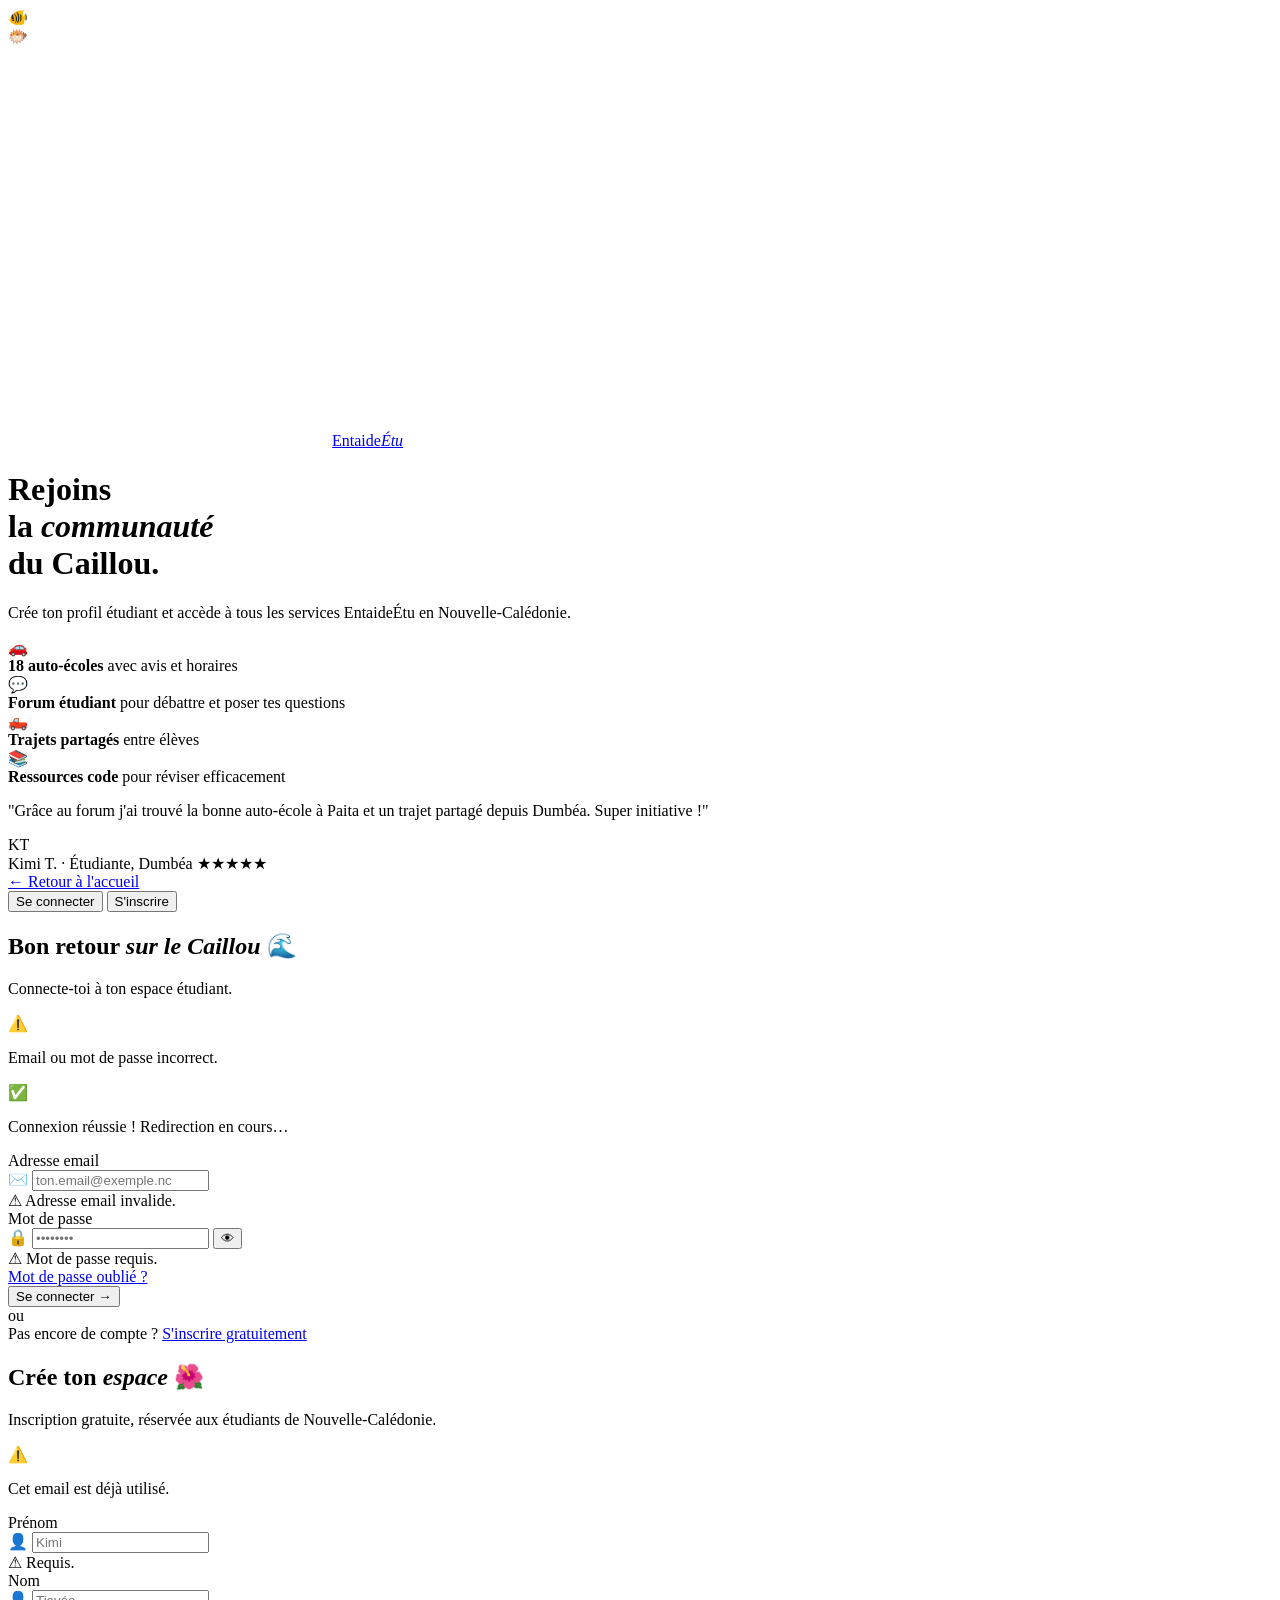
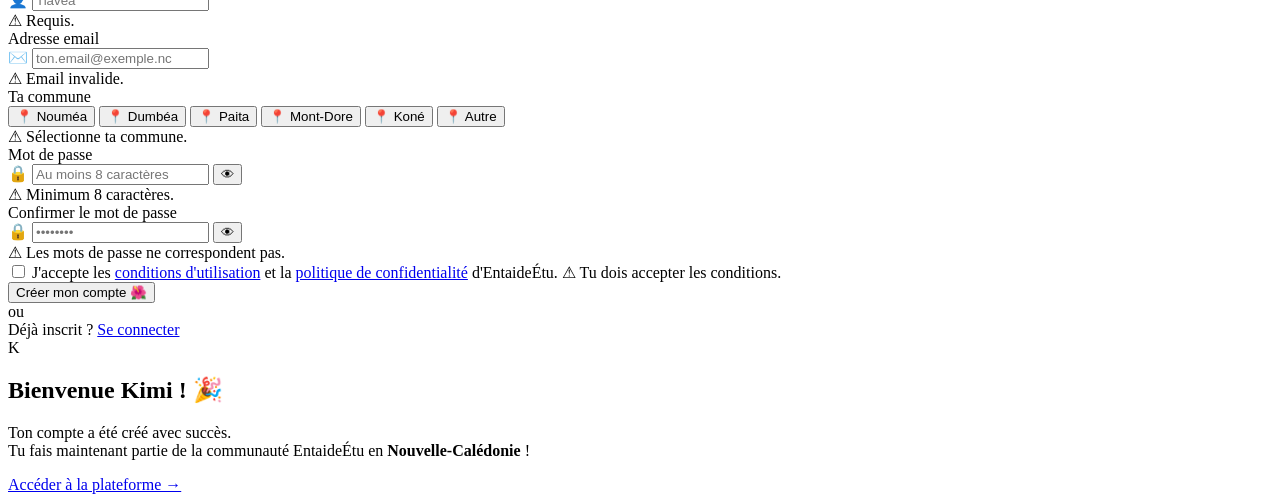
==== pages/auth.html @ 58f63620 "Add files via upload" ====
<!DOCTYPE html>
<html lang="fr">
<head>
<meta charset="UTF-8">
<meta name="viewport" content="width=device-width, initial-scale=1.0">
<title>Connexion / Inscription – EntaideÉtu</title>
<link href="https://fonts.googleapis.com/css2?family=Fraunces:ital,opsz,wght@0,9..144,300;0,9..144,700;0,9..144,900;1,9..144,700&family=Plus+Jakarta+Sans:wght@300;400;500;600;700&display=swap" rel="stylesheet">
<link rel="stylesheet" href="style-auth.css">


</style>
</head>
<body>

<div class="auth-layout">

  <!-- ── PANNEAU GAUCHE ─────────────────────────── -->
  <div class="panel-left">
    <div class="orb orb-1"></div>
    <div class="orb orb-2"></div>
    <div class="orb orb-3"></div>
    <div class="fish">🐠</div>
    <div class="fish">🐡</div>

    <!-- SVG décoratif corail -->
    <svg class="deco-coral" width="320" height="400" viewBox="0 0 320 400" fill="none" xmlns="http://www.w3.org/2000/svg">
      <path d="M160 380 Q140 300 120 250 Q100 200 80 180 Q60 160 80 140 Q100 120 120 150 Q140 180 160 160 Q180 140 200 150 Q220 160 240 140 Q260 120 240 180 Q220 200 200 250 Q180 300 160 380Z" fill="white"/>
      <path d="M80 380 Q70 320 60 280 Q50 240 40 220 Q30 200 45 185 Q60 170 75 195 Q90 220 80 380Z" fill="white"/>
      <path d="M240 380 Q250 320 260 280 Q270 240 280 220 Q290 200 275 185 Q260 170 245 195 Q230 220 240 380Z" fill="white"/>
    </svg>

    <a href="index.html" class="left-logo">Entaide<em>Étu</em></a>

    <h1 class="left-headline">
      Rejoins<br>
      la <em>communauté</em><br>
      <span class="coral">du Caillou.</span>
    </h1>
    <p class="left-sub">Crée ton profil étudiant et accède à tous les services EntaideÉtu en Nouvelle-Calédonie.</p>

    <div class="feat-list">
      <div class="feat-item">
        <div class="feat-icon">🚗</div>
        <div class="feat-text"><strong>18 auto-écoles</strong> avec avis et horaires</div>
      </div>
      <div class="feat-item">
        <div class="feat-icon">💬</div>
        <div class="feat-text"><strong>Forum étudiant</strong> pour débattre et poser tes questions</div>
      </div>
      <div class="feat-item">
        <div class="feat-icon">🛻</div>
        <div class="feat-text"><strong>Trajets partagés</strong> entre élèves</div>
      </div>
      <div class="feat-item">
        <div class="feat-icon">📚</div>
        <div class="feat-text"><strong>Ressources code</strong> pour réviser efficacement</div>
      </div>
    </div>

    <!-- Témoignage -->
    <div class="left-testimonial">
      <p class="testi-text">"Grâce au forum j'ai trouvé la bonne auto-école à Paita et un trajet partagé depuis Dumbéa. Super initiative !"</p>
      <div class="testi-author">
        <div class="testi-av">KT</div>
        <span class="testi-name">Kimi T. · Étudiante, Dumbéa</span>
        <span class="testi-stars">★★★★★</span>
      </div>
    </div>
  </div>

  <!-- ── PANNEAU DROIT ───────────────────────────── -->
  <div class="panel-right">

    <a href="index.html" class="back-link">
      ← Retour à l'accueil
    </a>

    <div class="form-wrap">

      <!-- Toggle -->
      <div class="form-toggle">
        <button class="toggle-btn active" id="btn-login"  onclick="showPanel('login')">Se connecter</button>
        <button class="toggle-btn"        id="btn-register" onclick="showPanel('register')">S'inscrire</button>
      </div>

      <!-- ══ FORMULAIRE CONNEXION ══ -->
      <div class="form-panel active" id="panel-login">
        <h2 class="form-title">Bon retour <em>sur le Caillou</em> 🌊</h2>
        <p class="form-sub">Connecte-toi à ton espace étudiant.</p>

        <div class="alert-box" id="login-alert">
          <span>⚠️</span>
          <p id="login-alert-msg">Email ou mot de passe incorrect.</p>
        </div>
        <div class="success-box" id="login-success">
          <span>✅</span>
          <p>Connexion réussie ! Redirection en cours…</p>
        </div>

        <div class="field-group">
          <div class="field">
            <label for="login-email">Adresse email</label>
            <div class="field-input-wrap">
              <span class="field-icon">✉️</span>
              <input type="email" id="login-email" placeholder="ton.email@exemple.nc" autocomplete="email">
            </div>
            <span class="field-error" id="login-email-err">⚠ Adresse email invalide.</span>
          </div>

          <div class="field">
            <label for="login-pw">Mot de passe</label>
            <div class="field-input-wrap">
              <span class="field-icon">🔒</span>
              <input type="password" id="login-pw" placeholder="••••••••" autocomplete="current-password">
              <button class="pw-toggle" type="button" onclick="togglePw('login-pw', this)" title="Afficher/masquer">👁</button>
            </div>
            <span class="field-error" id="login-pw-err">⚠ Mot de passe requis.</span>
          </div>

          <div class="forgot-link"><a href="#" onclick="showForgot(); return false">Mot de passe oublié ?</a></div>

          <button class="btn-submit" id="btn-login-submit" onclick="handleLogin()">
            <span class="btn-label">Se connecter →</span>
            <span class="spinner"></span>
          </button>
        </div>

        <div class="divider">ou</div>

        <div class="switch-link">Pas encore de compte ? <a href="#" onclick="showPanel('register'); return false">S'inscrire gratuitement</a></div>
      </div>

      <!-- ══ FORMULAIRE INSCRIPTION ══ -->
      <div class="form-panel" id="panel-register">

        <!-- Vue formulaire -->
        <div id="register-form-view">
          <h2 class="form-title">Crée ton <em>espace</em> 🌺</h2>
          <p class="form-sub">Inscription gratuite, réservée aux étudiants de Nouvelle-Calédonie.</p>

          <div class="alert-box" id="reg-alert">
            <span>⚠️</span>
            <p id="reg-alert-msg">Cet email est déjà utilisé.</p>
          </div>

          <div class="field-group">
            <!-- Prénom / Nom -->
            <div class="field-row">
              <div class="field">
                <label for="reg-prenom">Prénom</label>
                <div class="field-input-wrap">
                  <span class="field-icon">👤</span>
                  <input type="text" id="reg-prenom" placeholder="Kimi" maxlength="30" autocomplete="given-name">
                </div>
                <span class="field-error" id="reg-prenom-err">⚠ Requis.</span>
              </div>
              <div class="field">
                <label for="reg-nom">Nom</label>
                <div class="field-input-wrap">
                  <span class="field-icon">👤</span>
                  <input type="text" id="reg-nom" placeholder="Tiavéa" maxlength="40" autocomplete="family-name">
                </div>
                <span class="field-error" id="reg-nom-err">⚠ Requis.</span>
              </div>
            </div>

            <!-- Email -->
            <div class="field">
              <label for="reg-email">Adresse email</label>
              <div class="field-input-wrap">
                <span class="field-icon">✉️</span>
                <input type="email" id="reg-email" placeholder="ton.email@exemple.nc" autocomplete="email">
              </div>
              <span class="field-error" id="reg-email-err">⚠ Email invalide.</span>
            </div>

            <!-- Commune -->
            <div class="field">
              <label>Ta commune</label>
              <div class="commune-badges" id="commune-group">
                <button class="commune-badge" onclick="selectCommune(this,'Nouméa')">📍 Nouméa</button>
                <button class="commune-badge" onclick="selectCommune(this,'Dumbéa')">📍 Dumbéa</button>
                <button class="commune-badge" onclick="selectCommune(this,'Paita')">📍 Paita</button>
                <button class="commune-badge" onclick="selectCommune(this,'Mont-Dore')">📍 Mont-Dore</button>
                <button class="commune-badge" onclick="selectCommune(this,'Koné')">📍 Koné</button>
                <button class="commune-badge" onclick="selectCommune(this,'Autre')">📍 Autre</button>
              </div>
              <span class="field-error" id="reg-commune-err">⚠ Sélectionne ta commune.</span>
            </div>

            <!-- Mot de passe -->
            <div class="field">
              <label for="reg-pw">Mot de passe</label>
              <div class="field-input-wrap">
                <span class="field-icon">🔒</span>
                <input type="password" id="reg-pw" placeholder="Au moins 8 caractères" autocomplete="new-password" oninput="checkStrength(this.value)">
                <button class="pw-toggle" type="button" onclick="togglePw('reg-pw', this)" title="Afficher/masquer">👁</button>
              </div>
              <div class="pw-strength">
                <div class="pw-strength-bar"><div class="pw-strength-fill" id="strength-fill"></div></div>
                <div class="pw-strength-label" id="strength-label"></div>
              </div>
              <span class="field-error" id="reg-pw-err">⚠ Minimum 8 caractères.</span>
            </div>

            <!-- Confirmer mot de passe -->
            <div class="field">
              <label for="reg-pw2">Confirmer le mot de passe</label>
              <div class="field-input-wrap">
                <span class="field-icon">🔒</span>
                <input type="password" id="reg-pw2" placeholder="••••••••" autocomplete="new-password">
                <button class="pw-toggle" type="button" onclick="togglePw('reg-pw2', this)" title="Afficher/masquer">👁</button>
              </div>
              <span class="field-error" id="reg-pw2-err">⚠ Les mots de passe ne correspondent pas.</span>
            </div>

            <!-- CGU -->
            <div class="field">
              <label class="field-check">
                <input type="checkbox" id="reg-cgu">
                <span>J'accepte les <a href="#">conditions d'utilisation</a> et la <a href="#">politique de confidentialité</a> d'EntaideÉtu.</span>
              </label>
              <span class="field-error" id="reg-cgu-err">⚠ Tu dois accepter les conditions.</span>
            </div>

            <button class="btn-submit" id="btn-reg-submit" onclick="handleRegister()">
              <span class="btn-label">Créer mon compte 🌺</span>
              <span class="spinner"></span>
            </button>
          </div>

          <div class="divider">ou</div>
          <div class="switch-link">Déjà inscrit ? <a href="#" onclick="showPanel('login'); return false">Se connecter</a></div>
        </div>

        <!-- Vue succès inscription -->
        <div class="success-screen" id="reg-success-screen">
          <div class="success-avatar" id="success-av">K</div>
          <h2>Bienvenue <span id="success-name">Kimi</span> ! 🎉</h2>
          <p>Ton compte a été créé avec succès.<br>Tu fais maintenant partie de la communauté EntaideÉtu en <strong id="success-commune">Nouvelle-Calédonie</strong> !</p>
          <a href="index.html" class="btn-go">Accéder à la plateforme →</a>
        </div>
      </div>

    </div>
  </div>
</div>

<!-- MODAL MOT DE PASSE OUBLIÉ -->
<div id="forgot-overlay" style="display:none;position:fixed;inset:0;z-index:500;background:rgba(6,28,38,.65);backdrop-filter:blur(8px);align-items:center;justify-content:center;padding:1rem">
  <div style="background:#fff;border-radius:20px;max-width:380px;width:100%;padding:2rem;box-shadow:0 24px 60px rgba(0,0,0,.2);animation:fadeIn .25s ease">
    <h3 style="font-family:'Fraunces',serif;font-size:1.25rem;font-weight:900;color:var(--text);margin-bottom:.5rem">Mot de passe oublié 🔑</h3>
    <p style="font-size:.85rem;color:var(--soft);margin-bottom:1.2rem;line-height:1.6">Saisis ton adresse email, on t'envoie un lien de réinitialisation.</p>
    <div class="field" style="margin-bottom:1rem">
      <div class="field-input-wrap">
        <span class="field-icon">✉️</span>
        <input type="email" id="forgot-email" placeholder="ton.email@exemple.nc" style="padding:.75rem .85rem .75rem 2.6rem;border:1.5px solid rgba(10,126,164,.18);border-radius:11px;width:100%;font-family:'Plus Jakarta Sans',sans-serif;font-size:.9rem;outline:none">
      </div>
    </div>
    <div style="display:flex;gap:.7rem">
      <button onclick="closeForgot()" style="flex:1;padding:.7rem;background:transparent;border:1.5px solid rgba(10,126,164,.2);border-radius:10px;cursor:pointer;font-family:'Plus Jakarta Sans',sans-serif;font-weight:500;font-size:.85rem;color:var(--soft)">Annuler</button>
      <button onclick="sendForgot()" style="flex:1;padding:.7rem;background:var(--ocean);border:none;border-radius:10px;cursor:pointer;font-family:'Plus Jakarta Sans',sans-serif;font-weight:700;font-size:.85rem;color:#fff">Envoyer →</button>
    </div>
  </div>
</div>

<script>
/* ══════════════════════════════════════════
   CONFIG API
══════════════════════════════════════════ */
const API = 'http://127.0.0.1:5000';

/* ─── STATE ─────────────────────────────── */
let selectedCommune = '';

/* ─── SESSION (token stocké en mémoire + sessionStorage) ────── */
const Session = {
  set(token, user) {
    sessionStorage.setItem('eetu_token', token);
    sessionStorage.setItem('eetu_user',  JSON.stringify(user));
  },
  getToken() { return sessionStorage.getItem('eetu_token'); },
  getUser()  {
    try { return JSON.parse(sessionStorage.getItem('eetu_user') || 'null'); }
    catch(e) { return null; }
  },
  clear() {
    sessionStorage.removeItem('eetu_token');
    sessionStorage.removeItem('eetu_user');
  },
};

/* ─── APPEL API ──────────────────────────── */
async function apiCall(method, path, body = null, token = null) {
  const headers = { 'Content-Type': 'application/json' };
  if (token) headers['Authorization'] = `Bearer ${token}`;
  try {
    const res = await fetch(`${API}${path}`, {
      method,
      headers,
      body: body ? JSON.stringify(body) : undefined,
    });
    const data = await res.json();
    return { ok: res.ok, status: res.status, data };
  } catch (err) {
    return { ok: false, status: 0, data: { error: 'Serveur injoignable. Lance bien server.py !' } };
  }
}

/* ─── PANELS ────────────────────────────── */
function showPanel(which) {
  document.getElementById('panel-login').classList.toggle('active', which === 'login');
  document.getElementById('panel-register').classList.toggle('active', which === 'register');
  document.getElementById('btn-login').classList.toggle('active', which === 'login');
  document.getElementById('btn-register').classList.toggle('active', which === 'register');
  clearErrors();
}

/* ─── HELPERS UI ─────────────────────────── */
function setErr(id, show) {
  const el = document.getElementById(id);
  if (el) el.classList.toggle('show', show);
}
function setInputErr(id, show) {
  const el = document.getElementById(id);
  if (el) el.classList.toggle('error', show);
}
function clearErrors() {
  document.querySelectorAll('.field-error').forEach(e => e.classList.remove('show'));
  document.querySelectorAll('input').forEach(e => e.classList.remove('error'));
  document.querySelectorAll('.alert-box,.success-box').forEach(e => e.classList.remove('show'));
}
function showAlert(id, msgId, msg) {
  if (msgId) document.getElementById(msgId).textContent = msg;
  document.getElementById(id).classList.add('show');
}
function togglePw(id, btn) {
  const inp = document.getElementById(id);
  if (inp.type === 'password') { inp.type = 'text'; btn.textContent = '🙈'; }
  else                         { inp.type = 'password'; btn.textContent = '👁'; }
}
function selectCommune(btn, name) {
  document.querySelectorAll('.commune-badge').forEach(b => b.classList.remove('selected'));
  btn.classList.add('selected');
  selectedCommune = name;
  setErr('reg-commune-err', false);
}
function isValidEmail(e) { return /^[^\s@]+@[^\s@]+\.[^\s@]+$/.test(e); }

/* ─── PASSWORD STRENGTH ─────────────────── */
function checkStrength(val) {
  const fill  = document.getElementById('strength-fill');
  const label = document.getElementById('strength-label');
  label.style.display = val ? 'block' : 'none';
  let score = 0;
  if (val.length >= 8)           score++;
  if (/[A-Z]/.test(val))         score++;
  if (/[0-9]/.test(val))         score++;
  if (/[^A-Za-z0-9]/.test(val))  score++;
  const configs = [
    { w:'20%',  bg:'#e74c3c', text:'😬 Trop faible' },
    { w:'45%',  bg:'#e67e22', text:'🤔 Faible' },
    { w:'70%',  bg:'#f9c846', text:'👍 Correct' },
    { w:'100%', bg:'#27ae60', text:'💪 Excellent !' },
  ];
  const c = configs[Math.min(score, 3)];
  if (val) {
    fill.style.width      = c.w;
    fill.style.background = c.bg;
    label.textContent     = c.text;
    label.style.color     = c.bg;
  } else {
    fill.style.width  = '0%';
    label.textContent = '';
  }
}

/* ══════════════════════════════════════════
   CONNEXION → POST /api/login
══════════════════════════════════════════ */
async function handleLogin() {
  clearErrors();
  const email = document.getElementById('login-email').value.trim();
  const pw    = document.getElementById('login-pw').value;
  let valid = true;

  if (!isValidEmail(email)) { setErr('login-email-err', true); setInputErr('login-email', true); valid = false; }
  if (!pw)                   { setErr('login-pw-err',    true); setInputErr('login-pw',    true); valid = false; }
  if (!valid) return;

  const btn = document.getElementById('btn-login-submit');
  btn.classList.add('loading');

  const { ok, status, data } = await apiCall('POST', '/api/login', {
    email,
    password: pw,
  });

  btn.classList.remove('loading');

  if (!ok) {
    const msg = status === 429
      ? `Trop de tentatives. Réessaie dans 15 minutes.`
      : (data.error || 'Email ou mot de passe incorrect.');
    showAlert('login-alert', 'login-alert-msg', msg);
    setInputErr('login-email', true);
    setInputErr('login-pw', true);
    return;
  }

  // Succès → stocker token et rediriger
  Session.set(data.token, data.user);
  document.getElementById('login-success').classList.add('show');
  setTimeout(() => { window.location.href = 'index.html'; }, 1400);
}

/* ══════════════════════════════════════════
   INSCRIPTION → POST /api/register
══════════════════════════════════════════ */
async function handleRegister() {
  clearErrors();
  const prenom = document.getElementById('reg-prenom').value.trim();
  const nom    = document.getElementById('reg-nom').value.trim();
  const email  = document.getElementById('reg-email').value.trim();
  const pw     = document.getElementById('reg-pw').value;
  const pw2    = document.getElementById('reg-pw2').value;
  const cgu    = document.getElementById('reg-cgu').checked;
  let valid = true;

  if (!prenom)              { setErr('reg-prenom-err',  true); setInputErr('reg-prenom', true); valid = false; }
  if (!nom)                 { setErr('reg-nom-err',     true); setInputErr('reg-nom',    true); valid = false; }
  if (!isValidEmail(email)) { setErr('reg-email-err',   true); setInputErr('reg-email',  true); valid = false; }
  if (!selectedCommune)     { setErr('reg-commune-err', true);                                  valid = false; }
  if (pw.length < 8)        { setErr('reg-pw-err',      true); setInputErr('reg-pw',     true); valid = false; }
  if (pw !== pw2)           { setErr('reg-pw2-err',     true); setInputErr('reg-pw2',    true); valid = false; }
  if (!cgu)                 { setErr('reg-cgu-err',     true);                                  valid = false; }
  if (!valid) return;

  const btn = document.getElementById('btn-reg-submit');
  btn.classList.add('loading');

  const { ok, status, data } = await apiCall('POST', '/api/register', {
    prenom,
    nom,
    email,
    commune:   selectedCommune,
    password:  pw,
    password2: pw2,
  });

  btn.classList.remove('loading');

  if (!ok) {
    if (status === 422 && data.errors) {
      showAlert('reg-alert', 'reg-alert-msg', data.errors[0]);
    } else if (status === 409) {
      showAlert('reg-alert', 'reg-alert-msg', 'Cet email est déjà associé à un compte.');
      setInputErr('reg-email', true);
    } else if (status === 429) {
      showAlert('reg-alert', 'reg-alert-msg', 'Trop de tentatives. Réessaie dans 15 minutes.');
    } else {
      showAlert('reg-alert', 'reg-alert-msg', data.error || 'Erreur serveur.');
    }
    return;
  }

  // Succès → stocker token + afficher écran de bienvenue
  Session.set(data.token, data.user);
  const initials = (prenom[0] || '') + (nom[0] || '');
  document.getElementById('success-av').textContent       = initials.toUpperCase();
  document.getElementById('success-name').textContent     = prenom;
  document.getElementById('success-commune').textContent  = selectedCommune;
  document.getElementById('register-form-view').style.display = 'none';
  document.getElementById('reg-success-screen').classList.add('show');
}

/* ─── MOT DE PASSE OUBLIÉ ───────────────── */
function showForgot() {
  document.getElementById('forgot-overlay').style.display = 'flex';
}
function closeForgot() {
  document.getElementById('forgot-overlay').style.display = 'none';
  document.getElementById('forgot-email').value = '';
}
function sendForgot() {
  const email = document.getElementById('forgot-email').value.trim();
  if (!isValidEmail(email)) { alert('Saisis une adresse email valide.'); return; }
  closeForgot();
  // TODO: brancher endpoint /api/forgot-password
  alert(`✅ Si un compte existe pour "${email}", un lien de réinitialisation lui sera envoyé.`);
}

/* ─── VÉRIF SESSION AU CHARGEMENT ────────── */
window.addEventListener('DOMContentLoaded', async () => {
  const token = Session.getToken();
  if (!token) return;
  // Vérifier si le token est encore valide
  const { ok, data } = await apiCall('GET', '/api/me', null, token);
  if (ok && data.user) {
    // Déjà connecté → rediriger
    window.location.href = 'index.html';
  } else {
    Session.clear();
  }
});
</script>
</body>
</html>
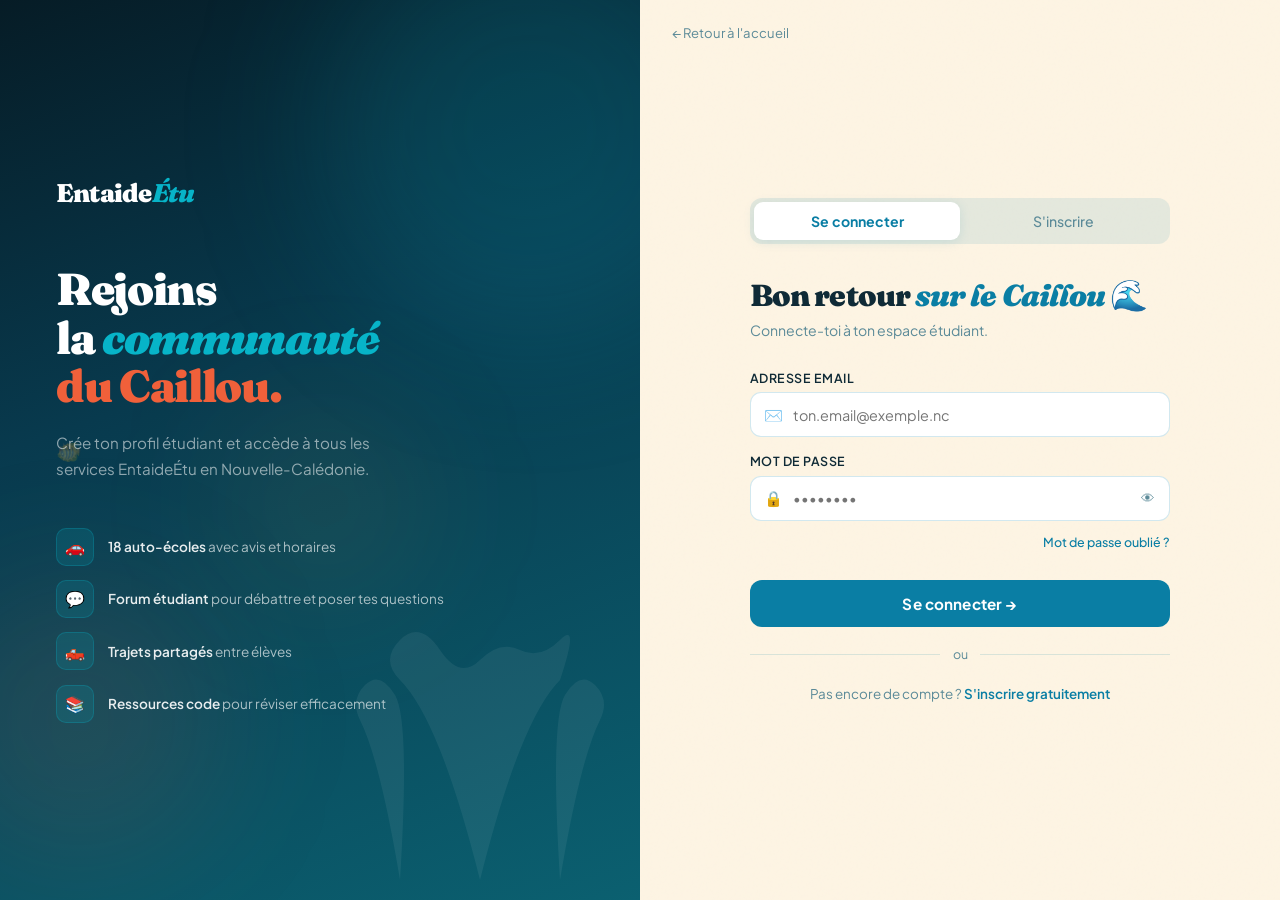
==== commit e26fedf4: "Initialisation des nouveaux fichiers" ====
--- a/pages/auth.html
+++ b/pages/auth.html
@@ -5,7 +5,7 @@
 <meta name="viewport" content="width=device-width, initial-scale=1.0">
 <title>Connexion / Inscription – EntaideÉtu</title>
 <link href="https://fonts.googleapis.com/css2?family=Fraunces:ital,opsz,wght@0,9..144,300;0,9..144,700;0,9..144,900;1,9..144,700&family=Plus+Jakarta+Sans:wght@300;400;500;600;700&display=swap" rel="stylesheet">
-<link rel="stylesheet" href="style-auth.css">
+<link rel="stylesheet" href="../assets/css/style-auth.css">
 
 
 </style>
@@ -55,17 +55,7 @@
         <div class="feat-icon">📚</div>
         <div class="feat-text"><strong>Ressources code</strong> pour réviser efficacement</div>
       </div>
-    </div>
-
-    <!-- Témoignage -->
-    <div class="left-testimonial">
-      <p class="testi-text">"Grâce au forum j'ai trouvé la bonne auto-école à Paita et un trajet partagé depuis Dumbéa. Super initiative !"</p>
-      <div class="testi-author">
-        <div class="testi-av">KT</div>
-        <span class="testi-name">Kimi T. · Étudiante, Dumbéa</span>
-        <span class="testi-stars">★★★★★</span>
-      </div>
-    </div>
+    </div> 
   </div>
 
   <!-- ── PANNEAU DROIT ───────────────────────────── -->
@@ -264,245 +254,5 @@
   </div>
 </div>
 
-<script>
-/* ══════════════════════════════════════════
-   CONFIG API
-══════════════════════════════════════════ */
-const API = 'http://127.0.0.1:5000';
-
-/* ─── STATE ─────────────────────────────── */
-let selectedCommune = '';
-
-/* ─── SESSION (token stocké en mémoire + sessionStorage) ────── */
-const Session = {
-  set(token, user) {
-    sessionStorage.setItem('eetu_token', token);
-    sessionStorage.setItem('eetu_user',  JSON.stringify(user));
-  },
-  getToken() { return sessionStorage.getItem('eetu_token'); },
-  getUser()  {
-    try { return JSON.parse(sessionStorage.getItem('eetu_user') || 'null'); }
-    catch(e) { return null; }
-  },
-  clear() {
-    sessionStorage.removeItem('eetu_token');
-    sessionStorage.removeItem('eetu_user');
-  },
-};
-
-/* ─── APPEL API ──────────────────────────── */
-async function apiCall(method, path, body = null, token = null) {
-  const headers = { 'Content-Type': 'application/json' };
-  if (token) headers['Authorization'] = `Bearer ${token}`;
-  try {
-    const res = await fetch(`${API}${path}`, {
-      method,
-      headers,
-      body: body ? JSON.stringify(body) : undefined,
-    });
-    const data = await res.json();
-    return { ok: res.ok, status: res.status, data };
-  } catch (err) {
-    return { ok: false, status: 0, data: { error: 'Serveur injoignable. Lance bien server.py !' } };
-  }
-}
-
-/* ─── PANELS ────────────────────────────── */
-function showPanel(which) {
-  document.getElementById('panel-login').classList.toggle('active', which === 'login');
-  document.getElementById('panel-register').classList.toggle('active', which === 'register');
-  document.getElementById('btn-login').classList.toggle('active', which === 'login');
-  document.getElementById('btn-register').classList.toggle('active', which === 'register');
-  clearErrors();
-}
-
-/* ─── HELPERS UI ─────────────────────────── */
-function setErr(id, show) {
-  const el = document.getElementById(id);
-  if (el) el.classList.toggle('show', show);
-}
-function setInputErr(id, show) {
-  const el = document.getElementById(id);
-  if (el) el.classList.toggle('error', show);
-}
-function clearErrors() {
-  document.querySelectorAll('.field-error').forEach(e => e.classList.remove('show'));
-  document.querySelectorAll('input').forEach(e => e.classList.remove('error'));
-  document.querySelectorAll('.alert-box,.success-box').forEach(e => e.classList.remove('show'));
-}
-function showAlert(id, msgId, msg) {
-  if (msgId) document.getElementById(msgId).textContent = msg;
-  document.getElementById(id).classList.add('show');
-}
-function togglePw(id, btn) {
-  const inp = document.getElementById(id);
-  if (inp.type === 'password') { inp.type = 'text'; btn.textContent = '🙈'; }
-  else                         { inp.type = 'password'; btn.textContent = '👁'; }
-}
-function selectCommune(btn, name) {
-  document.querySelectorAll('.commune-badge').forEach(b => b.classList.remove('selected'));
-  btn.classList.add('selected');
-  selectedCommune = name;
-  setErr('reg-commune-err', false);
-}
-function isValidEmail(e) { return /^[^\s@]+@[^\s@]+\.[^\s@]+$/.test(e); }
-
-/* ─── PASSWORD STRENGTH ─────────────────── */
-function checkStrength(val) {
-  const fill  = document.getElementById('strength-fill');
-  const label = document.getElementById('strength-label');
-  label.style.display = val ? 'block' : 'none';
-  let score = 0;
-  if (val.length >= 8)           score++;
-  if (/[A-Z]/.test(val))         score++;
-  if (/[0-9]/.test(val))         score++;
-  if (/[^A-Za-z0-9]/.test(val))  score++;
-  const configs = [
-    { w:'20%',  bg:'#e74c3c', text:'😬 Trop faible' },
-    { w:'45%',  bg:'#e67e22', text:'🤔 Faible' },
-    { w:'70%',  bg:'#f9c846', text:'👍 Correct' },
-    { w:'100%', bg:'#27ae60', text:'💪 Excellent !' },
-  ];
-  const c = configs[Math.min(score, 3)];
-  if (val) {
-    fill.style.width      = c.w;
-    fill.style.background = c.bg;
-    label.textContent     = c.text;
-    label.style.color     = c.bg;
-  } else {
-    fill.style.width  = '0%';
-    label.textContent = '';
-  }
-}
-
-/* ══════════════════════════════════════════
-   CONNEXION → POST /api/login
-══════════════════════════════════════════ */
-async function handleLogin() {
-  clearErrors();
-  const email = document.getElementById('login-email').value.trim();
-  const pw    = document.getElementById('login-pw').value;
-  let valid = true;
-
-  if (!isValidEmail(email)) { setErr('login-email-err', true); setInputErr('login-email', true); valid = false; }
-  if (!pw)                   { setErr('login-pw-err',    true); setInputErr('login-pw',    true); valid = false; }
-  if (!valid) return;
-
-  const btn = document.getElementById('btn-login-submit');
-  btn.classList.add('loading');
-
-  const { ok, status, data } = await apiCall('POST', '/api/login', {
-    email,
-    password: pw,
-  });
-
-  btn.classList.remove('loading');
-
-  if (!ok) {
-    const msg = status === 429
-      ? `Trop de tentatives. Réessaie dans 15 minutes.`
-      : (data.error || 'Email ou mot de passe incorrect.');
-    showAlert('login-alert', 'login-alert-msg', msg);
-    setInputErr('login-email', true);
-    setInputErr('login-pw', true);
-    return;
-  }
-
-  // Succès → stocker token et rediriger
-  Session.set(data.token, data.user);
-  document.getElementById('login-success').classList.add('show');
-  setTimeout(() => { window.location.href = 'index.html'; }, 1400);
-}
-
-/* ══════════════════════════════════════════
-   INSCRIPTION → POST /api/register
-══════════════════════════════════════════ */
-async function handleRegister() {
-  clearErrors();
-  const prenom = document.getElementById('reg-prenom').value.trim();
-  const nom    = document.getElementById('reg-nom').value.trim();
-  const email  = document.getElementById('reg-email').value.trim();
-  const pw     = document.getElementById('reg-pw').value;
-  const pw2    = document.getElementById('reg-pw2').value;
-  const cgu    = document.getElementById('reg-cgu').checked;
-  let valid = true;
-
-  if (!prenom)              { setErr('reg-prenom-err',  true); setInputErr('reg-prenom', true); valid = false; }
-  if (!nom)                 { setErr('reg-nom-err',     true); setInputErr('reg-nom',    true); valid = false; }
-  if (!isValidEmail(email)) { setErr('reg-email-err',   true); setInputErr('reg-email',  true); valid = false; }
-  if (!selectedCommune)     { setErr('reg-commune-err', true);                                  valid = false; }
-  if (pw.length < 8)        { setErr('reg-pw-err',      true); setInputErr('reg-pw',     true); valid = false; }
-  if (pw !== pw2)           { setErr('reg-pw2-err',     true); setInputErr('reg-pw2',    true); valid = false; }
-  if (!cgu)                 { setErr('reg-cgu-err',     true);                                  valid = false; }
-  if (!valid) return;
-
-  const btn = document.getElementById('btn-reg-submit');
-  btn.classList.add('loading');
-
-  const { ok, status, data } = await apiCall('POST', '/api/register', {
-    prenom,
-    nom,
-    email,
-    commune:   selectedCommune,
-    password:  pw,
-    password2: pw2,
-  });
-
-  btn.classList.remove('loading');
-
-  if (!ok) {
-    if (status === 422 && data.errors) {
-      showAlert('reg-alert', 'reg-alert-msg', data.errors[0]);
-    } else if (status === 409) {
-      showAlert('reg-alert', 'reg-alert-msg', 'Cet email est déjà associé à un compte.');
-      setInputErr('reg-email', true);
-    } else if (status === 429) {
-      showAlert('reg-alert', 'reg-alert-msg', 'Trop de tentatives. Réessaie dans 15 minutes.');
-    } else {
-      showAlert('reg-alert', 'reg-alert-msg', data.error || 'Erreur serveur.');
-    }
-    return;
-  }
-
-  // Succès → stocker token + afficher écran de bienvenue
-  Session.set(data.token, data.user);
-  const initials = (prenom[0] || '') + (nom[0] || '');
-  document.getElementById('success-av').textContent       = initials.toUpperCase();
-  document.getElementById('success-name').textContent     = prenom;
-  document.getElementById('success-commune').textContent  = selectedCommune;
-  document.getElementById('register-form-view').style.display = 'none';
-  document.getElementById('reg-success-screen').classList.add('show');
-}
-
-/* ─── MOT DE PASSE OUBLIÉ ───────────────── */
-function showForgot() {
-  document.getElementById('forgot-overlay').style.display = 'flex';
-}
-function closeForgot() {
-  document.getElementById('forgot-overlay').style.display = 'none';
-  document.getElementById('forgot-email').value = '';
-}
-function sendForgot() {
-  const email = document.getElementById('forgot-email').value.trim();
-  if (!isValidEmail(email)) { alert('Saisis une adresse email valide.'); return; }
-  closeForgot();
-  // TODO: brancher endpoint /api/forgot-password
-  alert(`✅ Si un compte existe pour "${email}", un lien de réinitialisation lui sera envoyé.`);
-}
-
-/* ─── VÉRIF SESSION AU CHARGEMENT ────────── */
-window.addEventListener('DOMContentLoaded', async () => {
-  const token = Session.getToken();
-  if (!token) return;
-  // Vérifier si le token est encore valide
-  const { ok, data } = await apiCall('GET', '/api/me', null, token);
-  if (ok && data.user) {
-    // Déjà connecté → rediriger
-    window.location.href = 'index.html';
-  } else {
-    Session.clear();
-  }
-});
-</script>
 </body>
 </html>
--- a/assets/css/style-auth.css
+++ b/assets/css/style-auth.css
@@ -0,0 +1,424 @@
+:root {
+  --lagoon:  #07b4c8;
+  --deep:    #054a5e;
+  --ocean:   #0a7ea4;
+  --coral:   #f0603a;
+  --sand:    #fdf4e3;
+  --palm:    #2d6a4f;
+  --sun:     #f9c846;
+  --mist:    #e6f6f9;
+  --text:    #0f2a36;
+  --soft:    #5b8a98;
+  --night:   #061c26;
+  --error:   #e74c3c;
+  --success: #27ae60;
+}
+*, *::before, *::after { box-sizing: border-box; margin: 0; padding: 0; }
+html, body { height: 100%; }
+body {
+  font-family: 'Plus Jakarta Sans', sans-serif;
+  background: var(--night);
+  color: var(--text);
+  min-height: 100vh;
+  overflow-x: hidden;
+}
+
+/* ══════════════════════════════════════════
+   LAYOUT SPLIT
+══════════════════════════════════════════ */
+.auth-layout {
+  display: grid;
+  grid-template-columns: 1fr 1fr;
+  min-height: 100vh;
+}
+
+/* ══════════════════════════════════════════
+   PANEL GAUCHE – VISUEL TROPICAL
+══════════════════════════════════════════ */
+.panel-left {
+  background: linear-gradient(160deg, var(--night) 0%, #083a4e 40%, #0b6070 100%);
+  position: relative; overflow: hidden;
+  display: flex; flex-direction: column;
+  justify-content: center; align-items: flex-start;
+  padding: 4rem 3.5rem;
+}
+
+/* Orbs flottants */
+.orb {
+  position: absolute; border-radius: 50%;
+  filter: blur(70px); pointer-events: none;
+  animation: drift 14s ease-in-out infinite;
+}
+.orb-1 { width: 420px; height: 420px; background: rgba(7,180,200,.15); top: -80px; right: -100px; }
+.orb-2 { width: 280px; height: 280px; background: rgba(240,96,58,.1); bottom: 40px; left: -60px; animation-delay: -6s; }
+.orb-3 { width: 200px; height: 200px; background: rgba(249,200,70,.07); top: 45%; left: 35%; animation-delay: -10s; }
+@keyframes drift {
+  0%,100% { transform: translate(0,0) scale(1); }
+  40%      { transform: translate(18px,-25px) scale(1.06); }
+  70%      { transform: translate(-12px,18px) scale(.95); }
+}
+
+/* Éléments décoratifs SVG */
+.deco-coral { position: absolute; bottom: 0; right: 0; opacity: .06; }
+.deco-wave  { position: absolute; bottom: 120px; left: 0; opacity: .04; }
+
+/* Poissons animés */
+.fish { position: absolute; pointer-events: none; animation: swim 22s linear infinite; opacity: .15; font-size: 1.3rem; }
+.fish:nth-child(1) { top: 22%; animation-duration: 24s; }
+.fish:nth-child(2) { top: 60%; animation-duration: 18s; animation-delay: -8s; font-size: 1rem; }
+@keyframes swim {
+  from { left: -5%; }
+  to   { left: 105%; }
+}
+
+/* Contenu gauche */
+.left-logo {
+  font-family: 'Fraunces', serif; font-weight: 900;
+  font-size: 1.6rem; letter-spacing: -0.03em;
+  color: #fff; text-decoration: none; margin-bottom: 3.5rem;
+  position: relative; z-index: 1;
+}
+.left-logo em { font-style: italic; color: var(--lagoon); }
+
+.left-headline {
+  font-family: 'Fraunces', serif; font-weight: 900;
+  font-size: clamp(2.2rem, 3.5vw, 3.2rem);
+  line-height: 1.08; letter-spacing: -0.03em;
+  color: #fff; margin-bottom: 1.2rem;
+  position: relative; z-index: 1;
+}
+.left-headline em { font-style: italic; color: var(--lagoon); }
+.left-headline .coral { color: var(--coral); }
+
+.left-sub {
+  font-size: .95rem; color: rgba(255,255,255,.55);
+  line-height: 1.75; max-width: 340px;
+  position: relative; z-index: 1; margin-bottom: 2.8rem;
+}
+
+/* Features list */
+.feat-list {
+  display: flex; flex-direction: column; gap: .9rem;
+  position: relative; z-index: 1;
+}
+.feat-item {
+  display: flex; align-items: center; gap: .9rem;
+}
+.feat-icon {
+  width: 38px; height: 38px; border-radius: 10px;
+  background: rgba(7,180,200,.15); border: 1px solid rgba(7,180,200,.25);
+  display: flex; align-items: center; justify-content: center;
+  font-size: 1rem; flex-shrink: 0;
+}
+.feat-text { font-size: .85rem; color: rgba(255,255,255,.65); font-weight: 400; }
+.feat-text strong { color: rgba(255,255,255,.9); font-weight: 600; }
+
+/* Bottom testimonial */
+.left-testimonial {
+  position: absolute; bottom: 2.5rem; left: 3.5rem; right: 3.5rem;
+  background: rgba(255,255,255,.06); border: 1px solid rgba(255,255,255,.1);
+  border-radius: 14px; padding: 1.1rem 1.3rem;
+  z-index: 1;
+}
+.testi-text {
+  font-size: .82rem; color: rgba(255,255,255,.65);
+  font-style: italic; line-height: 1.6; margin-bottom: .65rem;
+}
+.testi-author {
+  display: flex; align-items: center; gap: .6rem;
+}
+.testi-av {
+  width: 28px; height: 28px; border-radius: 50%;
+  background: linear-gradient(135deg, var(--coral), #f9a825);
+  display: flex; align-items: center; justify-content: center;
+  font-size: .65rem; font-weight: 700; color: #fff; flex-shrink: 0;
+}
+.testi-name { font-size: .78rem; color: rgba(255,255,255,.5); }
+.testi-stars { margin-left: auto; color: var(--sun); font-size: .8rem; }
+
+/* ══════════════════════════════════════════
+   PANEL DROIT – FORMULAIRES
+══════════════════════════════════════════ */
+.panel-right {
+  background: var(--sand);
+  display: flex; flex-direction: column;
+  justify-content: center; align-items: center;
+  padding: 3rem 2.5rem;
+  position: relative;
+}
+
+/* Texture grain subtile */
+.panel-right::before {
+  content: '';
+  position: absolute; inset: 0; pointer-events: none;
+  background-image: url("data:image/svg+xml,%3Csvg viewBox='0 0 256 256' xmlns='http://www.w3.org/2000/svg'%3E%3Cfilter id='noise'%3E%3CfeTurbulence type='fractalNoise' baseFrequency='.9' numOctaves='4' stitchTiles='stitch'/%3E%3C/filter%3E%3Crect width='100%25' height='100%25' filter='url(%23noise)' opacity='.03'/%3E%3C/svg%3E");
+  opacity: .4;
+}
+
+.form-wrap {
+  width: 100%; max-width: 420px;
+  position: relative; z-index: 1;
+}
+
+/* Toggle login/register */
+.form-toggle {
+  display: flex; background: rgba(10,126,164,.1);
+  border-radius: 12px; padding: 4px;
+  margin-bottom: 2.2rem;
+}
+.toggle-btn {
+  flex: 1; padding: .6rem;
+  border: none; background: transparent; cursor: pointer;
+  font-family: 'Plus Jakarta Sans', sans-serif;
+  font-size: .88rem; font-weight: 500; color: var(--soft);
+  border-radius: 9px; transition: all .22s;
+}
+.toggle-btn.active {
+  background: #fff; color: var(--ocean);
+  font-weight: 700;
+  box-shadow: 0 2px 12px rgba(10,126,164,.12);
+}
+
+/* Form title */
+.form-title {
+  font-family: 'Fraunces', serif; font-weight: 900;
+  font-size: 1.9rem; letter-spacing: -0.03em;
+  color: var(--text); margin-bottom: .4rem;
+  line-height: 1.1;
+}
+.form-title em { font-style: italic; color: var(--ocean); }
+.form-sub {
+  font-size: .88rem; color: var(--soft);
+  margin-bottom: 1.8rem; line-height: 1.6;
+}
+
+/* Fields */
+.field-group { display: flex; flex-direction: column; gap: 1rem; }
+.field { display: flex; flex-direction: column; gap: .4rem; }
+.field-row { display: grid; grid-template-columns: 1fr 1fr; gap: .8rem; }
+.field label {
+  font-size: .78rem; font-weight: 600;
+  color: var(--text); letter-spacing: .04em;
+  text-transform: uppercase;
+}
+.field-input-wrap { position: relative; }
+.field-input-wrap .field-icon {
+  position: absolute; left: .85rem; top: 50%;
+  transform: translateY(-50%);
+  color: var(--soft); pointer-events: none; font-size: .95rem;
+  transition: color .18s;
+}
+.field input, .field select {
+  width: 100%; padding: .78rem .85rem .78rem 2.6rem;
+  border: 1.5px solid rgba(10,126,164,.18);
+  border-radius: 11px; background: #fff;
+  font-family: 'Plus Jakarta Sans', sans-serif;
+  font-size: .9rem; color: var(--text);
+  outline: none; transition: border-color .18s, box-shadow .18s;
+}
+.field input:focus, .field select:focus {
+  border-color: var(--ocean);
+  box-shadow: 0 0 0 3px rgba(10,126,164,.1);
+}
+.field input.error { border-color: var(--error); }
+.field input.error:focus { box-shadow: 0 0 0 3px rgba(231,76,60,.1); }
+.field-error {
+  font-size: .75rem; color: var(--error);
+  display: none; align-items: center; gap: .3rem;
+}
+.field-error.show { display: flex; }
+
+/* Password toggle */
+.pw-toggle {
+  position: absolute; right: .85rem; top: 50%;
+  transform: translateY(-50%);
+  background: none; border: none; cursor: pointer;
+  color: var(--soft); font-size: .85rem; padding: .1rem;
+  transition: color .18s;
+}
+.pw-toggle:hover { color: var(--ocean); }
+
+/* Checkbox */
+.field-check {
+  display: flex; align-items: flex-start; gap: .65rem; cursor: pointer;
+}
+.field-check input[type=checkbox] {
+  width: 17px; height: 17px; border-radius: 5px;
+  border: 1.5px solid rgba(10,126,164,.3);
+  accent-color: var(--ocean); cursor: pointer;
+  flex-shrink: 0; margin-top: .1rem; padding: 0;
+  position: relative;
+  z-index: 2;
+}
+.field-check span {
+  font-size: .82rem; color: var(--soft); line-height: 1.5;
+}
+.field-check a { color: var(--ocean); text-decoration: none; font-weight: 500; }
+
+/* Divider */
+.divider {
+  display: flex; align-items: center; gap: .8rem;
+  margin: 1.2rem 0; color: var(--soft); font-size: .78rem;
+}
+.divider::before, .divider::after {
+  content: ''; flex: 1; height: 1px;
+  background: rgba(10,126,164,.15);
+}
+
+/* Submit button */
+.btn-submit {
+  width: 100%; padding: .88rem;
+  background: var(--ocean); color: #fff;
+  border: none; border-radius: 12px;
+  font-family: 'Plus Jakarta Sans', sans-serif;
+  font-weight: 700; font-size: .95rem; cursor: pointer;
+  transition: all .22s; margin-top: .4rem;
+  display: flex; align-items: center; justify-content: center; gap: .5rem;
+  letter-spacing: .01em;
+  position: relative; overflow: hidden;
+}
+.btn-submit::after {
+  content: ''; position: absolute; inset: 0;
+  background: rgba(255,255,255,0);
+  transition: background .2s;
+}
+.btn-submit:hover { background: var(--deep); transform: translateY(-1px); box-shadow: 0 8px 24px rgba(10,126,164,.25); }
+.btn-submit:active { transform: translateY(0); }
+.btn-submit.loading { pointer-events: none; opacity: .7; }
+.btn-submit .spinner {
+  width: 16px; height: 16px;
+  border: 2px solid rgba(255,255,255,.3);
+  border-top-color: #fff; border-radius: 50%;
+  animation: spin .7s linear infinite; display: none;
+}
+.btn-submit.loading .spinner { display: block; }
+.btn-submit.loading .btn-label { opacity: 0; }
+@keyframes spin { to { transform: rotate(360deg); } }
+
+/* Success message */
+.success-box {
+  background: rgba(39,174,96,.1); border: 1.5px solid rgba(39,174,96,.3);
+  border-radius: 12px; padding: 1rem 1.2rem;
+  display: none; align-items: flex-start; gap: .7rem;
+  margin-bottom: 1rem;
+}
+.success-box.show { display: flex; }
+.success-box p { font-size: .85rem; color: #1a6b35; line-height: 1.5; }
+
+/* Alert error box */
+.alert-box {
+  background: rgba(231,76,60,.08); border: 1.5px solid rgba(231,76,60,.25);
+  border-radius: 12px; padding: 1rem 1.2rem;
+  display: none; align-items: flex-start; gap: .7rem;
+  margin-bottom: 1rem;
+}
+.alert-box.show { display: flex; }
+.alert-box p { font-size: .85rem; color: #8b1a10; line-height: 1.5; }
+
+/* Forgot password */
+.forgot-link {
+  text-align: right; margin-top: -.4rem; margin-bottom: .4rem;
+}
+.forgot-link a {
+  font-size: .78rem; color: var(--ocean);
+  text-decoration: none; font-weight: 500;
+}
+.forgot-link a:hover { text-decoration: underline; }
+
+/* Already account */
+.switch-link {
+  text-align: center; margin-top: 1.4rem;
+  font-size: .84rem; color: var(--soft);
+}
+.switch-link a { color: var(--ocean); font-weight: 600; text-decoration: none; }
+.switch-link a:hover { text-decoration: underline; }
+
+/* Strength bar */
+.pw-strength { margin-top: .35rem; }
+.pw-strength-bar {
+  height: 3px; border-radius: 99px;
+  background: rgba(10,126,164,.1);
+  overflow: hidden;
+}
+.pw-strength-fill {
+  height: 100%; border-radius: 99px;
+  width: 0%; transition: width .3s, background .3s;
+}
+.pw-strength-label {
+  font-size: .72rem; color: var(--soft);
+  margin-top: .3rem; display: none;
+}
+
+/* Form panels (login/register) */
+.form-panel { display: none; animation: fadeIn .3s ease; }
+.form-panel.active { display: block; }
+@keyframes fadeIn { from { opacity: 0; transform: translateY(10px); } to { opacity: 1; transform: translateY(0); } }
+
+/* Back link */
+.back-link {
+  position: absolute; top: 1.5rem; left: 2rem;
+  display: flex; align-items: center; gap: .4rem;
+  font-size: .82rem; color: var(--soft); text-decoration: none;
+  transition: color .18s;
+}
+.back-link:hover { color: var(--ocean); }
+
+/* Badge commune */
+.commune-badges {
+  display: flex; flex-wrap: wrap; gap: .5rem; margin-top: -.3rem;
+}
+.commune-badge {
+  padding: .3rem .75rem; border-radius: 99px;
+  font-size: .75rem; font-weight: 500; cursor: pointer;
+  border: 1.5px solid rgba(10,126,164,.2); color: var(--soft);
+  background: transparent; transition: all .18s;
+  font-family: 'Plus Jakarta Sans', sans-serif;
+}
+.commune-badge.selected {
+  background: var(--ocean); border-color: var(--ocean); color: #fff;
+}
+
+/* Profile success screen */
+.success-screen {
+  display: none; text-align: center;
+  animation: fadeIn .4s ease;
+}
+.success-screen.show { display: block; }
+.success-avatar {
+  width: 72px; height: 72px; border-radius: 50%;
+  background: linear-gradient(135deg, var(--lagoon), var(--ocean));
+  display: flex; align-items: center; justify-content: center;
+  font-size: 1.8rem; font-weight: 900; color: #fff;
+  margin: 0 auto 1.2rem; font-family: 'Fraunces', serif;
+  box-shadow: 0 8px 24px rgba(7,180,200,.3);
+}
+.success-screen h2 {
+  font-family: 'Fraunces', serif; font-size: 1.6rem;
+  font-weight: 900; color: var(--text); margin-bottom: .5rem;
+}
+.success-screen p { font-size: .9rem; color: var(--soft); line-height: 1.65; margin-bottom: 1.8rem; }
+.btn-go {
+  display: inline-block; background: var(--coral); color: #fff;
+  padding: .85rem 2rem; border-radius: 12px;
+  font-weight: 700; font-size: .95rem; text-decoration: none;
+  box-shadow: 0 6px 20px rgba(240,96,58,.3);
+  transition: transform .2s, box-shadow .2s;
+}
+.btn-go:hover { transform: translateY(-2px); box-shadow: 0 10px 28px rgba(240,96,58,.4); }
+
+/* ══════════════════════════════════════════
+   RESPONSIVE
+══════════════════════════════════════════ */
+@media (max-width: 860px) {
+  .auth-layout { grid-template-columns: 1fr; }
+  .panel-left {
+    min-height: 220px; padding: 2rem 1.5rem;
+    justify-content: flex-start;
+  }
+  .left-headline { font-size: 1.8rem; }
+  .feat-list { display: none; }
+  .left-testimonial { display: none; }
+  .left-sub { margin-bottom: 0; }
+  .panel-right { padding: 2rem 1.5rem 3rem; }
+  .field-row { grid-template-columns: 1fr; }
+}
